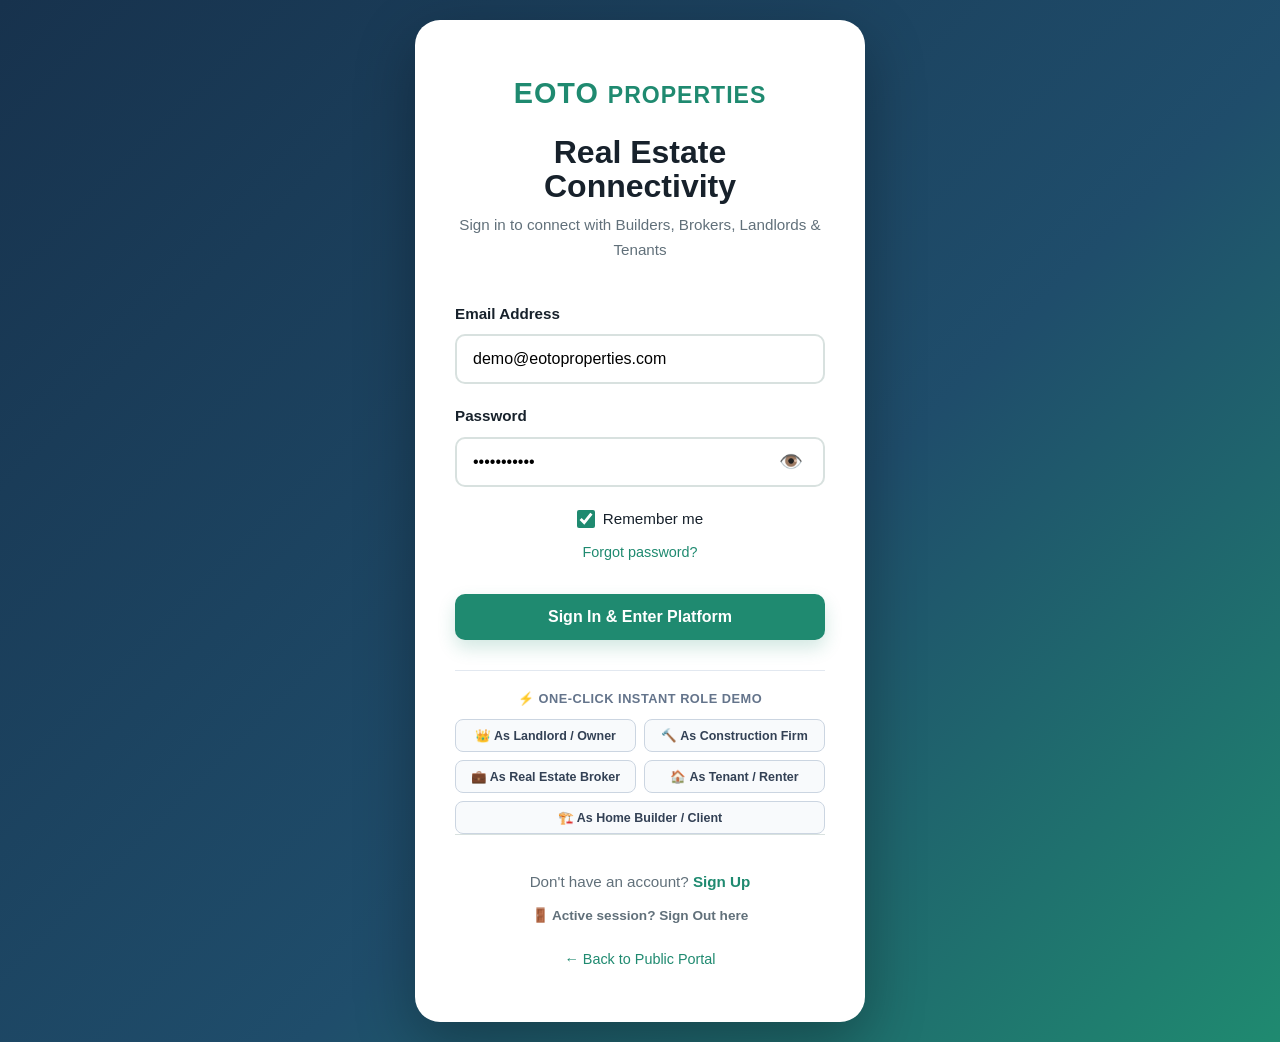
==== index.html @ 965876cd "Initial commit - all HTML, CSS, JS files included" ====
<!DOCTYPE html>
<html lang="en">

<head>
    <meta charset="UTF-8">
    <meta name="viewport" content="width=device-width, initial-scale=1.0">
    <title>Login | Eoto Real Estate Connectivity Platform</title>
    <link rel="stylesheet" href="css/styles.css">
</head>

<body class="auth-page">

    <div class="auth-box">
        <div class="auth-header">
            <div class="logo">
                EOTO <span>PROPERTIES</span>
            </div>
            <h1>Real Estate Connectivity</h1>
            <p class="auth-subtitle">Sign in to connect with Builders, Brokers, Landlords & Tenants</p>
        </div>

        <form id="loginForm" class="auth-form">
            <div class="form-group">
                <label for="email">Email Address</label>
                <input
                    type="email"
                    id="email"
                    placeholder="Enter your email"
                    value="demo@eotoproperties.com"
                    required>
                <span class="error-message" id="emailError"></span>
            </div>

            <div class="form-group">
                <label for="password">Password</label>
                <div class="password-wrapper">
                    <input
                        type="password"
                        id="password"
                        placeholder="Enter your password"
                        value="Password123"
                        required>
                    <button type="button" class="toggle-password" id="togglePassword">
                        👁️
                    </button>
                </div>
                <span class="error-message" id="passwordError"></span>
            </div>

            <div class="form-group checkbox-group">
                <label>
                    <input type="checkbox" id="rememberMe" checked>
                    <span>Remember me</span>
                </label>
                <a href="#" class="forgot-password">Forgot password?</a>
            </div>

            <button type="submit" class="button button-full">
                Sign In & Enter Platform
            </button>

            <span class="error-message" id="loginMessage"></span>
        </form>

        <!-- 1-CLICK INSTANT DEMO ROLES -->
        <div class="demo-role-box">
            <p>⚡ One-Click Instant Role Demo</p>
            <div class="demo-buttons-grid">
                <button type="button" class="btn-demo-role" onclick="loginAsDemoRole('landlord')">
                    👑 As Landlord / Owner
                </button>
                <button type="button" class="btn-demo-role" onclick="loginAsDemoRole('construction')">
                    🔨 As Construction Firm
                </button>
                <button type="button" class="btn-demo-role" onclick="loginAsDemoRole('broker')">
                    💼 As Real Estate Broker
                </button>
                <button type="button" class="btn-demo-role" onclick="loginAsDemoRole('tenant')">
                    🏠 As Tenant / Renter
                </button>
                <button type="button" class="btn-demo-role" style="grid-column: span 2;" onclick="loginAsDemoRole('builder')">
                    🏗️ As Home Builder / Client
                </button>
            </div>
        </div>

        <div class="auth-footer">
            <p>Don't have an account? <a href="signup.html" class="auth-link">Sign Up</a></p>
            <p style="margin-top: 6px; font-size: 0.85rem;"><a href="signout.html" class="auth-link" style="color: var(--muted);">🚪 Active session? Sign Out here</a></p>
            <a href="home.html" class="back-home">← Back to Public Portal</a>
        </div>
    </div>

    <script src="css/js/script.js"></script>

</body>

</html>
---- css/styles.css ----
/* =================================================
   EOTO PROPERTIES MANAGEMENT
   MAIN CSS FILE
   ================================================= */


/* ---------- COLOUR VARIABLES ---------- */

:root {

    --grey: #17324d;
    --red: #c95858;
    --blue: #1f4d6b;
    --yellow: #e2b857;
    --green: #1f8a70;
    --brown: #b86f3c;
    --glow: #eef5f4;
    --white: #ffffff;
    --dark: #17212b;
    --clean: #f7f4ee;
    --muted: #61707a;
    --line: #d8e1df;
    --shadow: 0 16px 42px rgba(23, 50, 77, 0.12);
    --radius: 18px;

}


/* ---------- GENERAL ---------- */

* {

    box-sizing: border-box;

    margin: 0;

    padding: 0;

}


html {

    scroll-behavior: smooth;

}


body {

    font-family: 'Franklin Gothic Medium', 'Arial Narrow', Arial, sans-serif;
    background: var(--clean);
    color: var(--dark);
    line-height: 1.6;
    overflow-x: hidden;
    -webkit-font-smoothing: antialiased;

}


a {

    text-decoration: none;
    color: inherit;

}


img {

    display: block;
    max-width: 100%;
    height: auto;

}


/* ----------HEADER---------- */

.header {

    position: sticky;

    top: 0;

    z-index: 1000;

    background: rgba(247, 244, 238, 0.96);
    border-bottom: 4px solid var(--yellow);

    display: flex;

    align-items: center;

    justify-content: space-between;

    padding: 16px 6%;

    box-shadow: 0 4px 24px rgba(23, 50, 77, 0.1);
    backdrop-filter: blur(14px);

}


.logo {

    font-size: 1.35rem;

    font-weight: 900;

    color: var(--green);

    letter-spacing: 1px;

}


.logo span {

    color: var(--brown);

    font-size: .75em;

}


nav {

    display: flex;

    gap: 5px;

}


nav a {

    padding:
        9px 12px;

    border-radius: 10px;

    font-weight: bold;

}


nav a:hover,
nav a.active {

    background: var(--blue);
    color: var(--white);

}


.menu-button {

    display: none;

    border: none;

    background: var(--green);

    color: white;

    padding: 10px 14px;

    border-radius: 10px;

    font-size: 20px;

}

/* ---------- HERO ---------- */

.hero {

    min-height: 75vh;

    display: flex;

    align-items: center;

    padding:
        70px 7%;

    background:

        linear-gradient(120deg,
            rgba(23, 50, 77, 0.92),
            rgba(31, 138, 112, 0.72)),

        url("../image/we%20the%20best%20africa.webp") center / cover;

}


.hero-content {

    max-width: 800px;

    color: white;

}


.small-title {

    color: var(--green);

    font-weight: 900;

    letter-spacing: 2px;

    font-size: .8rem;

    margin-bottom: 10px;

}


.hero .small-title {

    color: var(--yellow);

}


h1 {

    font-size:
        clamp(2.3rem, 6vw, 5rem);

    line-height: 1.05;

    margin-bottom: 20px;

}


.hero h1 span {

    color: var(--yellow);

}


.hero p {

    font-size: 1.15rem;

    max-width: 700px;

}


/* ---------- BUTTON ---------- */

.button {

    display: inline-block;

    background: var(--green);

    color: white;

    border:
        2px solid var(--green);

    padding:
        12px 20px;

    border-radius: 12px;

    font-weight: bold;

    cursor: pointer;

    transition: .3s;
    box-shadow: 0 8px 18px rgba(31, 138, 112, 0.2);

}


.button:hover {

    transform:
        translateY(-3px);

    box-shadow:
        var(--shadow);

}

.button:focus-visible,
nav a:focus-visible,
.social-links a:focus-visible {
    outline: 3px solid rgba(226, 184, 87, 0.65);
    outline-offset: 3px;
}


.hero-buttons {

    display: flex;

    gap: 15px;

    margin-top: 28px;

    flex-wrap: wrap;

}


.second-button {

    background: transparent;

    color: var(--yellow);

    border-color:
        var(--yellow);

}


/* ---------- SEARCH ---------- */

.search-box {

    width: 90%;

    max-width: 1100px;

    margin:
        -55px auto 0;

    position: relative;

    background: var(--white);
    border: 1px solid var(--line);

    padding: 25px;

    border-radius:
        var(--radius);

    box-shadow:
        var(--shadow);

}


.search-content {

    display: grid;

    grid-template-columns:
        2fr 1fr auto;

    gap: 12px;

    margin-top: 15px;

}


.search-content input,
.search-content select,
.filter input,
.filter select {

    width: 100%;

    padding: 13px;

    border:
        2px solid var(--line);

    border-radius: 10px;

    font-size: 15px;
    background: var(--clean);
    color: var(--dark);
    transition: border-color .25s, box-shadow .25s;
}

.search-content input:focus,
.search-content select:focus,
.filter input:focus,
.filter select:focus,
.contact-form input:focus,
.contact-form textarea:focus {
    outline: none;
    border-color: var(--green);
    box-shadow: 0 0 0 4px rgba(31, 138, 112, 0.12);
}


/* ---------- SECTIONS ---------- */

.section {

    padding:
        80px 7%;

}


.section-title {

    text-align: center;

    margin-bottom: 35px;

}


.section-title h2 {

    font-size: 2.5rem;

}


/* ---------- PROPERTY CARDS ---------- */

.property-results-heading {
    display: flex;
    justify-content: space-between;
    align-items: flex-end;
    gap: 20px;
    margin: 0 0 24px;
}

.property-results-heading h2 {
    margin: 0;
}

.property-results-heading>p {
    margin: 0 0 4px;
    color: var(--muted);
    font-weight: 600;
}

.property-container {

    display: grid;

    grid-template-columns:
        repeat(3, minmax(0, 1fr));

    gap: 25px;

}


.property-card {

    background: white;

    border-radius:
        var(--radius);

    overflow: hidden;

    box-shadow:
        var(--shadow);

    transition: .3s;
    border: 1px solid rgba(216, 225, 223, 0.8);

}

.property-card--sale {
    border-top: 4px solid var(--green);
}

.property-card--rent {
    border-top: 4px solid var(--brown);
}

.property-card--land {
    border-top: 4px solid var(--yellow);
}


.property-card:hover {

    transform:
        translateY(-8px);
    box-shadow: 0 20px 46px rgba(23, 50, 77, 0.18);

}


.property-image {

    height: 150px;

    background-size: cover;

    background-position: center;

    display: flex;

    justify-content: flex-end;

    align-items: flex-start;

    padding: 14px;

}


.property-image span {

    background: var(--yellow);

    color: var(--brown);

    padding: 6px 10px;

    border-radius: 8px;

    font-weight: bold;

}


.image-one {

    background-image:

        linear-gradient(#0002, #0002),

        url("../image/villa%201%20kampala%20division.webp");

}


.image-two {

    background-image:

        linear-gradient(#0002, #0002),

        url("../image/villa%202%20kampala%20division%20classic.webp");

}


.image-three {

    background-image:

        linear-gradient(#0002, #0002),

        url("../image/villa%203%20kampala%20division%20morden.webp");

}


.image-four {

    background-image:

        linear-gradient(#0002, #0002),

        url("../image/villa%204%20kampala%20division%20uptown.webp");

}


.property-details {

    padding: 22px;

}


.property-details h3 {

    margin-bottom: 5px;

}


.property-details h4 {

    color: var(--brown);

    margin:
        10px 0;

    font-size: 1.15rem;

}


.property-details a {

    display: inline-block;

    margin-top: 12px;

    color: var(--green);

    font-weight: bold;
    transition: color .25s;
}

.property-details a:hover {
    color: var(--brown);
}


/* ---------- INVESTMENT ---------- */

.investment {

    background:

        linear-gradient(135deg,
            var(--green),
            var(--brown));

    color: white;

}


.investment-content {

    width: 86%;

    max-width: 1200px;

    margin: auto;

    padding: 80px 0;

    display: grid;

    grid-template-columns:
        1fr 1fr;

    gap: 50px;

    align-items: center;

}


.investment .small-title {

    color: var(--yellow);

}


.investment h2 {

    font-size: 2.7rem;

}

.investment-highlight {
    color: var(--yellow);
    font-weight: 800;
    margin: 18px 0 8px;
}


.statistics {

    display: grid;

    grid-template-columns:
        repeat(3, 1fr);

    gap: 15px;

}


.statistics div {

    background: var(--glow);

    color: var(--dark);

    padding: 25px;

    border-radius:
        var(--radius);

    text-align: center;

}


.statistics h3 {

    font-size: 2.5rem;

    color: var(--green);

}


/* ---------- PAGE BANNER ---------- */

.page-banner {

    padding:
        80px 7%;

    background:

        linear-gradient(135deg,
            var(--grey),
            var(--blue));

    border-bottom:
        5px solid var(--yellow);

}

.about-banner {
    background:
        linear-gradient(120deg,
            rgba(11, 13, 14, 0.9),
            rgba(31, 77, 107, 0.68)),
        url("../image/build-with-us.png") center / cover;
    min-height: 360px;
    display: flex;
    flex-direction: column;
    justify-content: center;
}


.page-banner h1 {

    color: var(--white);

}


/* ---------- TWO COLUMNS ---------- */

.two-columns {

    display: grid;

    grid-template-columns:
        1fr 1fr;

    gap: 50px;

}


.step {

    background: white;

    padding: 20px;

    margin: 15px 0;

    border-left:
        5px solid var(--green);

    border-radius: 10px;

    box-shadow:
        0 8px 20px #0001;

}


.information-box {

    background:
        var(--glow);

    padding: 30px;

    border-radius:
        var(--radius);

    box-shadow:
        var(--shadow);

}


.information-box li {

    margin: 12px 0;

    margin-left: 20px;

}


/* ---------- FILTER ---------- */

.filter {

    display: grid;

    grid-template-columns:
        2fr 1fr;

    gap: 15px;

    margin-bottom: 30px;

}


/* ---------- CONTACT ---------- */

.contact-page .header {

    background: rgba(247, 244, 238, 0.96);

}


.contact-page .page-banner {

    background: linear-gradient(135deg, var(--grey), var(--blue));

}


.contact-information {

    background: var(--glow);

    padding: 30px;

    border-radius:
        var(--radius);

    box-shadow:
        var(--shadow);

}


.contact-information p {

    margin: 15px 0;

}


.social-links {

    display: flex;

    gap: 10px;

    flex-wrap: wrap;

    margin-top: 20px;

}


.social-links a {

    background: var(--blue);

    padding: 10px 15px;

    border-radius: 10px;

}


.contact-form {

    background: var(--glow);

    padding: 30px;

    border-radius:
        var(--radius);

    box-shadow:
        var(--shadow);

    display: grid;

    gap: 15px;

}


.contact-form input,
.contact-form textarea {

    width: 100%;

    padding: 14px;

    border:
        2px solid var(--line);

    border-radius: 10px;

    font-size: 16px;

}


/* ---------- FOOTER ---------- */

.footer {

    background:
        var(--glow);

    border-top:
        7px solid var(--yellow);

    padding:
        45px 7%;

    display: grid;

    grid-template-columns:
        2fr 1fr 1fr;

    gap: 30px;

}


.copyright {

    grid-column:
        1 / -1;

    border-top:
        1px solid #0002;

    padding-top: 20px;

}


/* ---------- VILLA GALLERY ---------- */

.villa-gallery {

    width: 90%;

    max-width: 1200px;

    margin: 30px auto 60px;

    display: grid;

    grid-template-columns: repeat(auto-fit, minmax(180px, 1fr));

    gap: 12px;

}

.villa-gallery img {

    width: 100%;

    height: 150px;

    object-fit: cover;

    border-radius: 8px;

    box-shadow: var(--shadow);

}


/* ---------- CONTACT GALLERY ---------- */

.contact-gallery {

    width: 100%;

    max-width: 1200px;

    margin: 30px auto 60px;

    display: grid;

    grid-template-columns: repeat(auto-fit, minmax(150px, 1fr));

    gap: 15px;

}

.contact-gallery img {

    width: 100%;

    height: 120px;

    object-fit: cover;

    border-radius: 10px;

    box-shadow: var(--shadow);

    transition: .3s;

}

.contact-gallery img:hover {

    transform: scale(1.05);

    box-shadow: 0 20px 50px rgba(31, 138, 112, 0.25);

}


/* ---------- AUTH ---------- */

.auth-page {

    min-height: 100vh;

    display: grid;

    place-items: center;

    padding: 20px;

    background: linear-gradient(135deg, var(--grey) 0%, var(--blue) 58%, var(--green) 100%);

}


.auth-box {

    width: min(450px, 100%);

    background: var(--white);

    padding: 50px 40px;

    border-radius: 25px;

    box-shadow: 0 20px 60px rgba(0, 0, 0, 0.3);

    animation: slideUp 0.5s ease-out;

}


@keyframes slideUp {

    from {
        opacity: 0;
        transform: translateY(30px);
    }

    to {
        opacity: 1;
        transform: translateY(0);
    }

}


.auth-header {

    text-align: center;

    margin-bottom: 40px;

}


.auth-box .logo {

    font-size: 1.8rem;

    font-weight: 900;

    margin-bottom: 20px;

    letter-spacing: 1px;

}


.auth-box .logo span {

    color: var(--green);

    font-size: 0.8em;

}


.auth-box h1 {

    font-size: 2rem;

    margin: 15px 0 10px;

    color: var(--dark);

}


.auth-subtitle {

    color: var(--muted);

    font-size: 0.95rem;

    margin: 0;

}


.auth-form {

    display: grid;

    gap: 20px;

    margin: 30px 0;

}


.form-group {

    display: flex;

    flex-direction: column;

}


.form-group label {

    font-weight: 600;

    color: var(--dark);

    margin-bottom: 8px;

    font-size: 0.95rem;

}


.auth-box input[type="email"],
.auth-box input[type="password"],
.auth-box input[type="text"] {

    width: 100%;

    padding: 14px 16px;

    border: 2px solid var(--line);

    border-radius: 10px;

    font-size: 16px;

    transition: all 0.3s ease;

    font-family: inherit;

}


.auth-box input:focus {

    outline: none;

    border-color: var(--green);

    box-shadow: 0 0 0 4px rgba(31, 138, 112, 0.12);

}


.password-wrapper {

    position: relative;

    display: flex;

    align-items: center;

}


.password-wrapper input {

    width: 100%;

    padding-right: 45px;

}


.toggle-password {

    position: absolute;

    right: 12px;

    background: none;

    border: none;

    cursor: pointer;

    font-size: 1.2rem;

    padding: 5px 10px;

    transition: transform 0.2s;

}


.toggle-password:hover {

    transform: scale(1.1);

}


.checkbox-group {

    display: flex;

    justify-content: space-between;

    align-items: center;

    gap: 10px;

}


.checkbox-group label {

    display: flex;

    align-items: center;

    gap: 8px;

    margin: 0;

    font-weight: 500;

    cursor: pointer;

}


.checkbox-group input[type="checkbox"] {

    width: 18px;

    height: 18px;

    cursor: pointer;

    accent-color: var(--green);

}


.forgot-password {

    color: var(--green);

    text-decoration: none;

    font-size: 0.9rem;

    font-weight: 500;

    transition: color 0.3s;

}


.forgot-password:hover {

    color: var(--blue);

    text-decoration: underline;

}


.button-full {

    width: 100%;

    padding: 14px;

    font-size: 1rem;

    font-weight: 600;

    border: none;

    background: var(--green);

    color: white;

    border-radius: 10px;

    cursor: pointer;

    transition: all 0.3s ease;

    margin-top: 10px;

}


.button-full:hover {

    background: #176f5b;

    transform: translateY(-2px);

    box-shadow: 0 10px 25px rgba(31, 138, 112, 0.3);

}


.button-full:active {

    transform: translateY(0);

}


.button-full:disabled {

    background: #ccc;

    cursor: not-allowed;

    transform: none;

}


.error-message {

    color: var(--red);

    font-size: 0.85rem;

    margin-top: 5px;

    display: none;

}


.error-message.show {

    display: block;

}


.auth-footer {

    text-align: center;

    padding-top: 20px;

    border-top: 1px solid var(--line);

}


.auth-footer p {

    margin: 15px 0 10px;

    color: var(--muted);

    font-size: 0.95rem;

}


.auth-link {

    color: var(--green);

    text-decoration: none;

    font-weight: 600;

    transition: color 0.3s;

}


.auth-link:hover {

    color: var(--blue);

    text-decoration: underline;

}


.back-home {

    display: inline-block;

    margin-top: 12px;

    color: var(--green);

    text-decoration: aliceblue;

    font-size: 0.9rem;

    font-weight: 300;

    transition: all 0.3s;

}


.back-home:hover {

    transform: translateX(-3px);

    color: var(--green);

}


.password-hint {

    display: block;

    margin-top: 6px;

    color: var(--muted);

    font-size: 0.85rem;

    font-weight: 400;

}


.form-group .auth-link {

    display: inline;

    color: var(--green);

    text-decoration: none;

    font-weight: 500;

    transition: color 0.3s;

}


.form-group .auth-link:hover {

    color: var(--blue);

    text-decoration: underline;

}


/* ========== RESPONSIVE DESIGN ========== */

@media (max-width: 600px) {

    .auth-box {
        padding: 35px 25px;
    }

    .auth-box h1 {
        font-size: 1.6rem;
    }

    .auth-form {
        gap: 16px;
    }

    .checkbox-group {
        flex-direction: column;
        align-items: flex-start;
        gap: 12px;
    }

}


@media (max-width: 400px) {

    .auth-box {
        padding: 25px 20px;
    }

    .auth-box .logo {
        font-size: 1.4rem;
    }

    .auth-box h1 {
        font-size: 1.4rem;
    }

    .auth-subtitle {
        font-size: 0.85rem;
    }

}


/* ---------- SIGN OUT & LOGOUT PAGES ---------- */

.logout-icon {
    width: 70px;
    height: 70px;
    background: var(--green);
    color: white;
    border-radius: 50%;
    display: grid;
    place-items: center;
    font-size: 30px;
}

.signout-page,
.logout-page {
    min-height: 100vh;
    display: flex;
    align-items: center;
    justify-content: center;
    padding: 30px 20px;
    background: radial-gradient(circle at 20% 20%, rgba(31, 138, 112, 0.25) 0%, transparent 40%),
                radial-gradient(circle at 80% 80%, rgba(226, 184, 87, 0.18) 0%, transparent 40%),
                linear-gradient(135deg, var(--grey) 0%, #15273b 50%, #0d1a29 100%);
    position: relative;
    overflow-x: hidden;
}

/* Floating background glow elements */
.signout-decorations,
.logout-decorations {
    position: absolute;
    inset: 0;
    pointer-events: none;
    overflow: hidden;
    z-index: 1;
}

.decoration {
    position: absolute;
    border-radius: 50%;
    filter: blur(60px);
    opacity: 0.35;
    animation: floatGlow 12s ease-in-out infinite alternate;
}

.decoration-1 {
    width: 320px;
    height: 320px;
    background: var(--green);
    top: 5%;
    left: 10%;
}

.decoration-2 {
    width: 280px;
    height: 280px;
    background: var(--yellow);
    bottom: 10%;
    right: 8%;
    animation-delay: -4s;
}

.decoration-3 {
    width: 200px;
    height: 200px;
    background: var(--red);
    top: 40%;
    right: 25%;
    opacity: 0.15;
    animation-delay: -7s;
}

@keyframes floatGlow {
    0% { transform: translate(0, 0) scale(1); }
    100% { transform: translate(30px, 40px) scale(1.1); }
}

.signout-container,
.logout-container {
    position: relative;
    z-index: 2;
    width: 100%;
    max-width: 540px;
    margin: 0 auto;
}

.signout-box,
.logout-box {
    background: rgba(255, 255, 255, 0.98);
    backdrop-filter: blur(20px);
    border-radius: 24px;
    padding: 42px 36px;
    box-shadow: 0 25px 65px rgba(0, 0, 0, 0.35),
                0 0 0 1px rgba(255, 255, 255, 0.3);
    text-align: center;
    position: relative;
    animation: slideUpFade 0.5s cubic-bezier(0.16, 1, 0.3, 1);
}

@keyframes slideUpFade {
    from {
        opacity: 0;
        transform: translateY(24px) scale(0.98);
    }
    to {
        opacity: 1;
        transform: translateY(0) scale(1);
    }
}

.signout-brand-pill {
    display: inline-flex;
    align-items: center;
    gap: 8px;
    background: #edf7f4;
    color: var(--green);
    padding: 6px 14px;
    border-radius: 50px;
    font-size: 0.8rem;
    font-weight: 700;
    letter-spacing: 0.5px;
    margin-bottom: 20px;
    border: 1px solid rgba(31, 138, 112, 0.2);
}

.signout-header h1,
.logout-header h1 {
    font-size: 1.85rem;
    font-weight: 800;
    color: var(--dark);
    margin-bottom: 8px;
    letter-spacing: -0.5px;
}

.signout-subtitle,
.logout-subtitle {
    color: var(--muted);
    font-size: 0.96rem;
    line-height: 1.5;
    margin-bottom: 24px;
}

/* Active Session Badge & Info Card */
.session-info-card {
    background: #f8fafc;
    border: 1px solid #e2e8f0;
    border-radius: 16px;
    padding: 18px 20px;
    margin-bottom: 24px;
    text-align: left;
    box-shadow: inset 0 2px 4px rgba(0,0,0,0.02);
}

.session-user-row {
    display: flex;
    align-items: center;
    gap: 14px;
    padding-bottom: 14px;
    border-bottom: 1px solid #e2e8f0;
    margin-bottom: 14px;
}

.session-avatar {
    width: 48px;
    height: 48px;
    border-radius: 14px;
    background: linear-gradient(135deg, var(--green), var(--blue));
    color: #ffffff;
    display: flex;
    align-items: center;
    justify-content: center;
    font-size: 1.5rem;
    flex-shrink: 0;
    box-shadow: 0 4px 12px rgba(31, 138, 112, 0.3);
}

.session-user-meta {
    flex: 1;
}

.session-user-meta .user-name {
    font-size: 1rem;
    font-weight: 700;
    color: var(--dark);
    margin-bottom: 2px;
}

.session-role-pill {
    display: inline-block;
    padding: 3px 10px;
    border-radius: 20px;
    background: #e0f2fe;
    color: #0284c7;
    font-size: 0.76rem;
    font-weight: 700;
    text-transform: uppercase;
}

.session-details-grid {
    display: grid;
    grid-template-columns: repeat(2, 1fr);
    gap: 10px;
    font-size: 0.82rem;
}

.session-detail-item {
    display: flex;
    flex-direction: column;
}

.session-detail-item .label {
    color: #64748b;
    font-size: 0.72rem;
    text-transform: uppercase;
    font-weight: 600;
}

.session-detail-item .value {
    color: #1e293b;
    font-weight: 700;
}

.session-status-active {
    color: #16a34a !important;
    display: inline-flex;
    align-items: center;
    gap: 5px;
}

.session-status-active::before {
    content: '';
    width: 7px;
    height: 7px;
    border-radius: 50%;
    background: #16a34a;
    box-shadow: 0 0 6px #16a34a;
}

/* Security notice list */
.security-checklist {
    list-style: none;
    margin: 0 0 24px 0;
    padding: 0;
    text-align: left;
    display: flex;
    flex-direction: column;
    gap: 10px;
}

.security-checklist li {
    font-size: 0.86rem;
    color: #475569;
    display: flex;
    align-items: center;
    gap: 10px;
    background: #fcfcfd;
    padding: 8px 12px;
    border-radius: 8px;
    border-left: 3px solid var(--green);
}

.security-checklist li.warning {
    border-left-color: var(--yellow);
}

/* Button layout */
.signout-actions,
.logout-actions {
    display: flex;
    flex-direction: column;
    gap: 12px;
    margin-top: 10px;
}

.button-signout-danger {
    width: 100%;
    padding: 14px 20px;
    border-radius: 12px;
    font-size: 1rem;
    font-weight: 700;
    background: linear-gradient(135deg, #ef4444, #dc2626);
    color: #ffffff;
    border: none;
    cursor: pointer;
    box-shadow: 0 8px 20px rgba(220, 38, 38, 0.28);
    transition: all 0.25s ease;
    display: flex;
    align-items: center;
    justify-content: center;
    gap: 10px;
}

.button-signout-danger:hover {
    background: linear-gradient(135deg, #dc2626, #b91c1c);
    transform: translateY(-2px);
    box-shadow: 0 12px 24px rgba(220, 38, 38, 0.35);
}

.button-signout-cancel {
    width: 100%;
    padding: 13px 20px;
    border-radius: 12px;
    font-size: 0.95rem;
    font-weight: 600;
    background: #f1f5f9;
    color: #334155;
    border: 1px solid #cbd5e1;
    cursor: pointer;
    transition: all 0.2s ease;
    display: flex;
    align-items: center;
    justify-content: center;
    gap: 8px;
    text-decoration: none;
}

.button-signout-cancel:hover {
    background: #e2e8f0;
    color: #0f172a;
    border-color: #94a3b8;
}

.button-signout-switch {
    background: none;
    border: none;
    color: var(--green);
    font-size: 0.88rem;
    font-weight: 600;
    cursor: pointer;
    padding: 6px;
    transition: color 0.2s;
}

.button-signout-switch:hover {
    color: var(--blue);
    text-decoration: underline;
}

/* Success State View */
.signout-success-icon,
.logout-success-icon {
    width: 90px;
    height: 90px;
    margin: 0 auto 20px;
    border-radius: 50%;
    background: #edf7f4;
    display: flex;
    align-items: center;
    justify-content: center;
    position: relative;
    box-shadow: 0 10px 30px rgba(31, 138, 112, 0.2);
}

.signout-success-icon svg,
.logout-success-icon svg {
    width: 56px;
    height: 56px;
}

.circle-path {
    stroke-dasharray: 283;
    stroke-dashoffset: 283;
    animation: drawCircle 0.7s cubic-bezier(0.16, 1, 0.3, 1) forwards;
}

.checkmark-path {
    stroke-dasharray: 60;
    stroke-dashoffset: 60;
    animation: drawCheckmark 0.5s 0.3s ease-out forwards;
}

@keyframes drawCircle {
    to { stroke-dashoffset: 0; }
}

@keyframes drawCheckmark {
    to { stroke-dashoffset: 0; }
}

.logout-message {
    margin-bottom: 24px;
}

.logout-message p {
    color: #334155;
    font-size: 1rem;
    margin-bottom: 6px;
}

.logout-info {
    font-size: 0.88rem;
    color: var(--muted);
}

/* Auto redirect timer & bar */
.signout-timer-box {
    margin: 20px 0 16px;
    padding: 12px 16px;
    background: #f8fafc;
    border-radius: 12px;
    border: 1px solid #e2e8f0;
    font-size: 0.84rem;
    color: #475569;
    display: flex;
    flex-direction: column;
    gap: 8px;
}

.timer-info-row {
    display: flex;
    align-items: center;
    justify-content: space-between;
}

.timer-progress-track {
    width: 100%;
    height: 5px;
    background: #e2e8f0;
    border-radius: 4px;
    overflow: hidden;
}

.timer-progress-fill {
    height: 100%;
    background: var(--green);
    width: 0%;
    transition: width 1s linear;
}

.btn-pause-timer {
    background: none;
    border: none;
    font-size: 0.75rem;
    color: var(--green);
    font-weight: 700;
    cursor: pointer;
    text-decoration: underline;
    padding: 0;
}

.btn-pause-timer:hover {
    color: var(--blue);
}

/* Secondary Actions Grid */
.logout-buttons-grid {
    display: grid;
    grid-template-columns: 1fr 1fr;
    gap: 12px;
    margin-top: 8px;
}

.button-primary {
    background: var(--green);
    color: #ffffff;
    padding: 13px 18px;
    border-radius: 12px;
    font-weight: 700;
    font-size: 0.95rem;
    display: flex;
    align-items: center;
    justify-content: center;
    gap: 8px;
    transition: all 0.25s ease;
    box-shadow: 0 4px 14px rgba(31, 138, 112, 0.25);
    text-decoration: none;
}

.button-primary:hover {
    background: #176f5b;
    transform: translateY(-2px);
    box-shadow: 0 8px 20px rgba(31, 138, 112, 0.35);
}

.button-secondary {
    background: #f1f5f9;
    color: #334155;
    padding: 13px 18px;
    border-radius: 12px;
    font-weight: 600;
    font-size: 0.95rem;
    display: flex;
    align-items: center;
    justify-content: center;
    gap: 8px;
    border: 1px solid #cbd5e1;
    transition: all 0.2s ease;
    text-decoration: none;
}

.button-secondary:hover {
    background: #e2e8f0;
    color: #0f172a;
    border-color: #94a3b8;
}

.button-outline {
    background: transparent;
    color: var(--green);
    border: 1.5px dashed var(--green);
    padding: 12px 18px;
    border-radius: 12px;
    font-weight: 700;
    font-size: 0.92rem;
    display: flex;
    align-items: center;
    justify-content: center;
    gap: 8px;
    transition: all 0.2s ease;
    grid-column: span 2;
    text-decoration: none;
}

.button-outline:hover {
    background: #edf7f4;
    border-style: solid;
}

/* Signout Footer */
.signout-footer,
.logout-footer {
    margin-top: 24px;
    padding-top: 18px;
    border-top: 1px solid #e2e8f0;
    font-size: 0.84rem;
    color: #94a3b8;
}

.logout-social-hints {
    margin-top: 8px;
}

.logout-social-hints a {
    color: var(--green);
    font-weight: 600;
    text-decoration: underline;
}

.logout-social-hints a:hover {
    color: var(--blue);
}

/* Inline Role Switcher Drawer */
.role-switch-drawer {
    display: none;
    margin-top: 16px;
    padding: 16px;
    background: #f8fafc;
    border: 1px dashed #cbd5e1;
    border-radius: 14px;
    animation: fadeIn 0.3s ease;
}

.role-switch-drawer.show {
    display: block;
}

.role-switch-drawer h4 {
    font-size: 0.82rem;
    text-transform: uppercase;
    color: #64748b;
    margin-bottom: 10px;
    letter-spacing: 0.5px;
}

@keyframes fadeIn {
    from { opacity: 0; transform: translateY(-6px); }
    to { opacity: 1; transform: translateY(0); }
}

@media (max-width: 520px) {
    .signout-box,
    .logout-box {
        padding: 30px 20px;
        border-radius: 20px;
    }

    .signout-header h1,
    .logout-header h1 {
        font-size: 1.5rem;
    }

    .logout-buttons-grid {
        grid-template-columns: 1fr;
    }

    .button-outline {
        grid-column: span 1;
    }

    .session-details-grid {
        grid-template-columns: 1fr;
    }
}


/* ---------- DASHBOARD ---------- */

.dashboard {

    background:
        var(--clean);

    min-height: 100vh;

}


.sidebar {

    width: 260px;

    min-height: 100vh;

    background: var(--grey);

    color: white;

    position: fixed;

    left: 0;

    top: 0;

    padding: 25px 15px;

}


.sidebar .logo {

    display: block;

    color: var(--yellow);

    padding: 15px;

    margin-bottom: 25px;

}


.sidebar .logo span {

    color: rgb(249, 230, 16);

}


.sidebar a {

    display: block;

    padding: 14px 16px;

    border-radius: 10px;

    margin: 5px 0;

}


.sidebar a:hover,
.sidebar a.active {

    background:
        var(--green);

}


.dashboard-main {

    margin-left: 260px;

    padding: 40px;

}


.dashboard-menu {

    display: none;

}

/* ---------- POLISHED SURFACES ---------- */

.page-banner .small-title {
    color: var(--yellow);
}

.page-banner>p:not(.small-title),
.page-banner>h2 {
    color: rgba(255, 255, 255, 0.82);
    max-width: 720px;
}

.gallery {
    width: 100%;
    max-width: 1200px;
    margin: 28px auto 0;
    display: grid;
    grid-template-columns: repeat(auto-fit, minmax(220px, 1fr));
    gap: 16px;
}

.gallery img {
    width: 100%;
    height: 190px;
    object-fit: cover;
    border-radius: 14px;
    box-shadow: var(--shadow);
    transition: transform .3s ease, box-shadow .3s ease;
}

.gallery img:hover {
    transform: translateY(-4px);
    box-shadow: 0 20px 44px rgba(23, 50, 77, 0.2);
}

.property-image img {
    width: 100%;
    height: 100%;
    object-fit: cover;
}

.property-features {
    color: var(--muted);
    font-size: .95rem;
}

.property-highlight {
    color: var(--brown);
    font-weight: 700;
    margin: 10px 0;
}

::selection {
    background: var(--yellow);
    color: var(--grey);
}


.dashboard-header {

    display: flex;

    justify-content: space-between;

    align-items: center;

    margin-bottom: 30px;

}


.dashboard-cards {

    display: grid;

    grid-template-columns:
        repeat(4, 1fr);

    gap: 18px;

}


.dashboard-cards>div {

    background:
        var(--white);

    padding: 25px;

    border-radius:
        var(--radius);

    box-shadow:
        var(--shadow);

}


.dashboard-cards h2 {

    color: var(--brown);

}


.dashboard-panel {

    background:
        var(--white);

    margin-top: 25px;

    padding: 25px;

    border-radius:
        var(--radius);

    box-shadow:
        var(--shadow);

}


.progress {

    margin: 25px 0;

}


.progress p {

    display: flex;

    justify-content: space-between;

}


.progress>div {

    height: 12px;

    background: #ddd;

    border-radius: 10px;

    overflow: hidden;

}


.progress i {

    display: block;

    height: 100%;

    background:
        var(--green);

}


.quick-actions {

    display: grid;

    grid-template-columns:
        repeat(4, 1fr);

    gap: 15px;

}


.quick-actions a {

    background:
        var(--blue);

    padding: 20px;

    border-radius: 12px;

    font-weight: bold;
    color: var(--white);
    transition: transform .25s ease, background .25s ease;
}

.quick-actions a:hover {
    background: var(--green);
    transform: translateY(-3px);
}


/* ---------- ANIMATION ---------- */

.animation {

    opacity: 0;

    transform:
        translateY(30px);

    transition:
        .8s;

}


.animation.show {

    opacity: 1;

    transform:
        translateY(0);

}


/* ---------- RESPONSIVE DESIGN ---------- */

@media (max-width: 1100px) {

    .property-container {
        grid-template-columns: repeat(2, minmax(0, 1fr));
    }

    .dashboard-cards,
    .quick-actions {
        grid-template-columns: repeat(2, minmax(0, 1fr));
    }

    .footer {
        grid-template-columns: repeat(2, minmax(0, 1fr));
    }

    .investment-content {
        grid-template-columns: 1fr;
    }

}

@media (max-width: 900px) {

    .menu-button {
        display: block;
    }

    nav {
        display: none;
        position: absolute;
        top: 100%;
        left: 0;
        width: 100%;
        background: var(--glow);
        padding: 15px;
        flex-direction: column;
        box-shadow: var(--shadow);
    }

    nav.open {
        display: flex;
    }

    .property-container,
    .dashboard-cards,
    .statistics,
    .footer {
        grid-template-columns: 1fr 1fr;
    }

    .two-columns,
    .investment-content,
    .search-content,
    .filter {
        grid-template-columns: 1fr;
    }

    .sidebar {
        transform: translateX(-100%);
        transition: .3s;
        z-index: 2000;
    }

    .sidebar.open {
        transform: translateX(0);
    }

    .dashboard-main {
        margin-left: 0;
    }

    .dashboard-menu {
        display: block;
        background: var(--green);
        color: #1F2937;
        border: none;
        padding: 12px 18px;
        border-radius: 10px;
        margin-bottom: 20px;
    }

    .hero {
        min-height: 60vh;
        padding-top: 60px;
        padding-bottom: 60px;
    }

}


@media (max-width: 600px) {

    .property-results-heading {
        align-items: flex-start;
        flex-direction: column;
        gap: 8px;
    }

    .property-container,
    .dashboard-cards,
    .statistics,
    .quick-actions,
    .footer {
        grid-template-columns: 1fr;
    }

    .search-content,
    .filter {
        grid-template-columns: 1fr;
    }

    .hero {
        min-height: 70vh;
        padding: 50px 6%;
    }

    .hero-buttons {
        flex-direction: column;
        align-items: stretch;
    }

    .button,
    .second-button {
        width: 100%;
        text-align: center;
    }

    .section {
        padding: 55px 6%;
    }

    .section-title h2 {
        font-size: 2rem;
    }

    .footer {
        padding: 35px 6%;
    }

    .header {
        padding: 14px 5%;
    }

    .logo {
        font-size: 1.1rem;
    }

}

@media (max-width: 480px) {

    .auth-box,
    .contact-form,
    .contact-information,
    .information-box {
        padding: 22px 18px;
    }

    .auth-box h1,
    .section-title h2,
    .investment h2,
    .page-banner h1 {
        font-size: 1.8rem;
    }

    .search-box {
        width: 92%;
        padding: 18px 14px;
        margin-top: -30px;
    }

    .property-card {
        border-radius: 14px;
    }

    .property-details {
        padding: 16px;
    }

    .dashboard-main {
        padding: 20px 15px;
    }

    .dashboard-header {
        flex-direction: column;
        align-items: flex-start;
        gap: 12px;
    }

    .sidebar {
        width: 220px;
    }

}

/* ===================================================
   REAL ESTATE CONNECTIVITY & ECOSYSTEM EXTENSIONS
   =================================================== */

/* Color & Variable Accents */
:root {
    --accent-build: #ea580c;
    --accent-build-bg: #fff7ed;
    --accent-sell: #2563eb;
    --accent-sell-bg: #eff6ff;
    --accent-rent: #0d9488;
    --accent-rent-bg: #f0fdfa;
    --accent-maintain: #7c3aed;
    --accent-maintain-bg: #f5f3ff;
    --gold-accent: #d97706;
    --paper-bg: #ffffff;
    --paper-border: #e2e8f0;
}

/* Nav Connectivity Pill */
.nav-pill-highlight {
    background: linear-gradient(135deg, var(--green), #14614f) !important;
    color: #ffffff !important;
    border-radius: 999px !important;
    padding: 8px 18px !important;
    font-weight: 700 !important;
    box-shadow: 0 4px 14px rgba(31, 138, 112, 0.35) !important;
    transition: all 0.3s ease !important;
}

.nav-pill-highlight:hover {
    transform: translateY(-2px);
    box-shadow: 0 6px 18px rgba(31, 138, 112, 0.5) !important;
}

/* Active Role Badge in Header */
.active-role-indicator {
    display: inline-flex;
    align-items: center;
    gap: 8px;
    background: #eef5f4;
    border: 1px solid #c7ddda;
    border-radius: 20px;
    padding: 6px 14px;
    font-size: 0.85rem;
    font-weight: 600;
    color: var(--blue);
}

.active-role-indicator span.dot {
    width: 8px;
    height: 8px;
    background-color: #22c55e;
    border-radius: 50%;
    box-shadow: 0 0 8px #22c55e;
    display: inline-block;
}

/* Ecosystem Banner */
.connectivity-banner {
    background: linear-gradient(135deg, #0d2438 0%, #17324d 50%, #1f4d6b 100%);
    color: #ffffff;
    padding: 70px 6% 80px;
    position: relative;
    overflow: hidden;
    text-align: center;
}

.connectivity-banner::after {
    content: '';
    position: absolute;
    top: -50%;
    right: -20%;
    width: 600px;
    height: 600px;
    background: radial-gradient(circle, rgba(226, 184, 87, 0.15) 0%, transparent 70%);
    border-radius: 50%;
    pointer-events: none;
}

.connectivity-banner h1 {
    font-size: 2.8rem;
    margin: 12px 0 16px;
    font-weight: 800;
    letter-spacing: -0.5px;
}

.connectivity-banner h1 span {
    color: var(--yellow);
    background: linear-gradient(120deg, #fcd34d, #f59e0b);
    -webkit-background-clip: text;
    -webkit-text-fill-color: transparent;
}

.connectivity-banner p {
    font-size: 1.15rem;
    max-width: 800px;
    margin: 0 auto 30px;
    color: #cbd5e1;
    line-height: 1.7;
}

/* Connectivity Pillars Grid */
.pillars-grid {
    display: grid;
    grid-template-columns: repeat(auto-fit, minmax(260px, 1fr));
    gap: 24px;
    max-width: 1240px;
    margin: -45px auto 40px;
    padding: 0 20px;
    position: relative;
    z-index: 10;
}

.pillar-card {
    background: #ffffff;
    border-radius: 18px;
    padding: 28px 24px;
    box-shadow: 0 14px 34px rgba(15, 36, 56, 0.08);
    border: 1px solid rgba(216, 225, 223, 0.7);
    transition: transform 0.3s ease, box-shadow 0.3s ease, border-color 0.3s ease;
    display: flex;
    flex-direction: column;
    position: relative;
    overflow: hidden;
}

.pillar-card::before {
    content: '';
    position: absolute;
    top: 0;
    left: 0;
    right: 0;
    height: 5px;
}

.pillar-card.pillar-build::before {
    background: var(--accent-build);
}

.pillar-card.pillar-sell::before {
    background: var(--accent-sell);
}

.pillar-card.pillar-rent::before {
    background: var(--accent-rent);
}

.pillar-card.pillar-maintain::before {
    background: var(--accent-maintain);
}

.pillar-card:hover {
    transform: translateY(-6px);
    box-shadow: 0 20px 42px rgba(15, 36, 56, 0.14);
}

.pillar-icon-box {
    width: 56px;
    height: 56px;
    border-radius: 14px;
    display: flex;
    align-items: center;
    justify-content: center;
    font-size: 1.8rem;
    margin-bottom: 18px;
}

.pillar-build .pillar-icon-box {
    background: var(--accent-build-bg);
    color: var(--accent-build);
}

.pillar-sell .pillar-icon-box {
    background: var(--accent-sell-bg);
    color: var(--accent-sell);
}

.pillar-rent .pillar-icon-box {
    background: var(--accent-rent-bg);
    color: var(--accent-rent);
}

.pillar-maintain .pillar-icon-box {
    background: var(--accent-maintain-bg);
    color: var(--accent-maintain);
}

.pillar-card h3 {
    font-size: 1.35rem;
    margin-bottom: 8px;
    color: var(--dark);
}

.pillar-relationship-tag {
    font-size: 0.78rem;
    font-weight: 700;
    text-transform: uppercase;
    letter-spacing: 0.6px;
    margin-bottom: 12px;
    display: inline-block;
    padding: 4px 10px;
    border-radius: 6px;
}

.pillar-build .pillar-relationship-tag {
    background: #ffedd5;
    color: #c2410c;
}

.pillar-sell .pillar-relationship-tag {
    background: #dbeafe;
    color: #1d4ed8;
}

.pillar-rent .pillar-relationship-tag {
    background: #ccfbf1;
    color: #0f766e;
}

.pillar-maintain .pillar-relationship-tag {
    background: #ede9fe;
    color: #6d28d9;
}

.pillar-card p {
    color: var(--muted);
    font-size: 0.94rem;
    line-height: 1.6;
    margin-bottom: 20px;
    flex-grow: 1;
}

.pillar-features-list {
    list-style: none;
    margin-bottom: 20px;
}

.pillar-features-list li {
    font-size: 0.88rem;
    color: #334155;
    margin-bottom: 8px;
    display: flex;
    align-items: center;
    gap: 8px;
}

.pillar-features-list li::before {
    content: "✓";
    font-weight: bold;
    color: var(--green);
}

.pillar-action-btn {
    display: block;
    width: 100%;
    padding: 12px;
    text-align: center;
    border-radius: 10px;
    font-weight: 700;
    font-size: 0.92rem;
    border: none;
    cursor: pointer;
    transition: background 0.2s, transform 0.2s;
    text-decoration: none;
}

.pillar-build .pillar-action-btn {
    background: #ea580c;
    color: white;
}

.pillar-sell .pillar-action-btn {
    background: #2563eb;
    color: white;
}

.pillar-rent .pillar-action-btn {
    background: #0d9488;
    color: white;
}

.pillar-maintain .pillar-action-btn {
    background: #7c3aed;
    color: white;
}

.pillar-action-btn:hover {
    filter: brightness(1.1);
    transform: translateY(-2px);
}

/* Visual Relationship Map Flow */
.relationship-flow-section {
    background: #ffffff;
    border-radius: 20px;
    padding: 40px 30px;
    margin: 40px auto;
    max-width: 1200px;
    box-shadow: var(--shadow);
    border: 1px solid var(--line);
}

.flow-title {
    text-align: center;
    margin-bottom: 35px;
}

.flow-title h2 {
    font-size: 1.8rem;
    color: var(--dark);
}

.flow-title p {
    color: var(--muted);
    font-size: 0.95rem;
}

.flow-matrix {
    display: grid;
    grid-template-columns: repeat(auto-fit, minmax(280px, 1fr));
    gap: 22px;
}

.flow-item {
    background: #f8fafc;
    border: 1px solid #e2e8f0;
    border-radius: 14px;
    padding: 20px;
    position: relative;
    transition: all 0.25s ease;
}

.flow-item:hover {
    border-color: var(--green);
    background: #ffffff;
    box-shadow: 0 8px 24px rgba(31, 138, 112, 0.1);
}

.flow-parties {
    display: flex;
    align-items: center;
    justify-content: space-between;
    margin-bottom: 14px;
}

.party-bubble {
    background: #ffffff;
    border: 1px solid #cbd5e1;
    border-radius: 10px;
    padding: 8px 12px;
    font-size: 0.85rem;
    font-weight: 700;
    text-align: center;
    box-shadow: 0 2px 6px rgba(0, 0, 0, 0.04);
}

.flow-arrow-badge {
    display: flex;
    flex-direction: column;
    align-items: center;
    font-size: 0.75rem;
    font-weight: 700;
    color: var(--green);
}

.flow-arrow-badge span {
    font-size: 1.2rem;
    line-height: 1;
}

.flow-item h4 {
    font-size: 1.05rem;
    margin-bottom: 6px;
    color: var(--dark);
}

.flow-item p {
    font-size: 0.85rem;
    color: var(--muted);
    line-height: 1.5;
    margin-bottom: 14px;
}

.flow-agreement-preview {
    font-size: 0.78rem;
    background: #eef5f4;
    color: var(--green);
    padding: 6px 10px;
    border-radius: 6px;
    font-weight: 600;
    display: inline-flex;
    align-items: center;
    gap: 6px;
}

/* Smart Matchmaker Widget */
.matchmaker-widget {
    background: linear-gradient(135deg, #17324d 0%, #1e4669 100%);
    color: #ffffff;
    border-radius: 20px;
    padding: 36px 30px;
    margin: 40px auto;
    max-width: 1200px;
    box-shadow: 0 16px 40px rgba(15, 36, 56, 0.18);
}

.matchmaker-header {
    text-align: center;
    margin-bottom: 28px;
}

.matchmaker-header h2 {
    font-size: 1.85rem;
    margin-bottom: 8px;
    color: #ffffff;
}

.matchmaker-header h2 span {
    color: var(--yellow);
}

.matchmaker-header p {
    color: #94a3b8;
    font-size: 0.95rem;
}

.matchmaker-form {
    display: grid;
    grid-template-columns: repeat(auto-fit, minmax(220px, 1fr)) auto;
    gap: 16px;
    align-items: flex-end;
    background: rgba(255, 255, 255, 0.08);
    backdrop-filter: blur(8px);
    border: 1px solid rgba(255, 255, 255, 0.15);
    padding: 24px;
    border-radius: 16px;
}

.match-field label {
    display: block;
    font-size: 0.82rem;
    text-transform: uppercase;
    letter-spacing: 0.5px;
    font-weight: 700;
    margin-bottom: 8px;
    color: var(--yellow);
}

.match-field select,
.match-field input {
    width: 100%;
    padding: 12px 14px;
    border-radius: 10px;
    border: 1px solid #cbd5e1;
    background: #ffffff;
    color: var(--dark);
    font-size: 0.92rem;
    outline: none;
    font-family: inherit;
}

.match-submit-btn {
    background: linear-gradient(135deg, var(--yellow), #f59e0b);
    color: #0f172a;
    font-weight: 800;
    font-size: 0.95rem;
    padding: 13px 28px;
    border: none;
    border-radius: 10px;
    cursor: pointer;
    box-shadow: 0 4px 15px rgba(226, 184, 87, 0.4);
    transition: transform 0.2s, filter 0.2s;
    height: 48px;
    white-space: nowrap;
}

.match-submit-btn:hover {
    transform: translateY(-2px);
    filter: brightness(1.1);
}

/* Match Results Section */
.match-results-container {
    margin-top: 30px;
    display: grid;
    grid-template-columns: repeat(auto-fill, minmax(320px, 1fr));
    gap: 20px;
}

.match-result-card {
    background: #ffffff;
    border-radius: 14px;
    padding: 20px;
    color: var(--dark);
    box-shadow: 0 8px 24px rgba(0, 0, 0, 0.1);
    border: 1px solid #e2e8f0;
    display: flex;
    flex-direction: column;
    gap: 12px;
}

.match-card-top {
    display: flex;
    align-items: center;
    gap: 14px;
}

.match-avatar {
    width: 52px;
    height: 52px;
    border-radius: 12px;
    background: #f1f5f9;
    display: flex;
    align-items: center;
    justify-content: center;
    font-size: 1.6rem;
    flex-shrink: 0;
}

.match-meta h4 {
    font-size: 1.05rem;
    margin-bottom: 2px;
    color: var(--dark);
}

.match-meta p {
    font-size: 0.8rem;
    color: var(--muted);
}

.match-stats-row {
    display: flex;
    gap: 10px;
    background: #f8fafc;
    padding: 8px 12px;
    border-radius: 8px;
    font-size: 0.8rem;
}

.match-stats-row div {
    flex: 1;
}

.match-stats-row strong {
    display: block;
    color: var(--blue);
}

.match-card-actions {
    display: flex;
    gap: 10px;
    margin-top: auto;
}

.btn-connect-sm {
    flex: 1;
    background: var(--green);
    color: #ffffff;
    text-align: center;
    padding: 9px;
    border-radius: 8px;
    font-weight: 700;
    font-size: 0.84rem;
    border: none;
    cursor: pointer;
    text-decoration: none;
    transition: background 0.2s;
}

.btn-connect-sm:hover {
    background: #176a56;
}

.btn-view-profile-sm {
    background: #f1f5f9;
    color: #334155;
    padding: 9px 14px;
    border-radius: 8px;
    font-weight: 600;
    font-size: 0.84rem;
    text-decoration: none;
    border: none;
    cursor: pointer;
}

.btn-view-profile-sm:hover {
    background: #e2e8f0;
}

/* Digital Agreement Studio */
.agreement-studio {
    max-width: 1240px;
    margin: 40px auto;
    padding: 0 20px;
}

.studio-grid {
    display: grid;
    grid-template-columns: 380px 1fr;
    gap: 28px;
    align-items: start;
}

@media (max-width: 960px) {
    .studio-grid {
        grid-template-columns: 1fr;
    }
}

.studio-controls {
    background: #ffffff;
    border-radius: 18px;
    padding: 26px;
    box-shadow: var(--shadow);
    border: 1px solid var(--line);
    position: sticky;
    top: 90px;
}

.control-heading {
    font-size: 1.25rem;
    color: var(--dark);
    margin-bottom: 16px;
    display: flex;
    align-items: center;
    gap: 10px;
}

.agreement-type-selector {
    display: flex;
    flex-direction: column;
    gap: 10px;
    margin-bottom: 24px;
}

.type-btn {
    display: flex;
    align-items: center;
    gap: 12px;
    padding: 12px 14px;
    border-radius: 10px;
    border: 1px solid #cbd5e1;
    background: #f8fafc;
    cursor: pointer;
    font-size: 0.88rem;
    font-weight: 600;
    text-align: left;
    color: #334155;
    transition: all 0.2s;
}

.type-btn:hover {
    background: #eef5f4;
    border-color: var(--green);
}

.type-btn.active {
    background: #eef5f4;
    border-color: var(--green);
    color: var(--green);
    font-weight: 700;
    box-shadow: 0 2px 8px rgba(31, 138, 112, 0.15);
}

.type-btn span.icon {
    font-size: 1.25rem;
}

/* Agreement Document Paper View */
.document-paper-container {
    background: #e2e8f0;
    padding: 30px;
    border-radius: 18px;
    box-shadow: inset 0 2px 10px rgba(0, 0, 0, 0.06);
}

.document-paper {
    background: var(--paper-bg);
    border-radius: 4px;
    padding: 48px 45px;
    box-shadow: 0 8px 30px rgba(0, 0, 0, 0.12);
    font-family: 'Times New Roman', Georgia, serif;
    color: #1e293b;
    position: relative;
    border: 1px solid #cbd5e1;
}

.document-paper::before {
    content: 'EOTO VERIFIED';
    position: absolute;
    top: 45%;
    left: 50%;
    transform: translate(-50%, -50%) rotate(-30deg);
    font-size: 4rem;
    font-weight: 900;
    color: rgba(31, 138, 112, 0.04);
    letter-spacing: 6px;
    pointer-events: none;
}

.doc-header {
    display: flex;
    justify-content: space-between;
    align-items: flex-start;
    border-bottom: 2px solid #0f172a;
    padding-bottom: 20px;
    margin-bottom: 26px;
}

.doc-logo {
    font-family: 'Franklin Gothic Medium', Arial, sans-serif;
    font-weight: 900;
    font-size: 1.4rem;
    color: var(--grey);
}

.doc-logo span {
    color: var(--yellow);
}

.doc-serial {
    font-family: monospace;
    font-size: 0.8rem;
    color: #64748b;
    text-align: right;
}

.doc-title {
    text-align: center;
    margin: 20px 0 25px;
}

.doc-title h2 {
    font-size: 1.6rem;
    text-transform: uppercase;
    letter-spacing: 1px;
    color: #0f172a;
    margin-bottom: 6px;
}

.doc-subtitle {
    font-style: italic;
    color: #475569;
    font-size: 0.95rem;
}

.doc-section {
    margin-bottom: 20px;
    font-size: 0.96rem;
    line-height: 1.7;
}

.doc-section h4 {
    font-family: 'Franklin Gothic Medium', Arial, sans-serif;
    font-size: 1rem;
    color: #0f172a;
    text-transform: uppercase;
    margin-bottom: 8px;
    border-bottom: 1px solid #e2e8f0;
    padding-bottom: 4px;
}

.doc-parties-grid {
    display: grid;
    grid-template-columns: 1fr 1fr;
    gap: 20px;
    background: #f8fafc;
    padding: 16px;
    border-radius: 8px;
    border: 1px solid #e2e8f0;
    margin-bottom: 20px;
    font-family: 'Franklin Gothic Medium', Arial, sans-serif;
}

.party-col strong {
    color: var(--blue);
    display: block;
    font-size: 0.85rem;
    text-transform: uppercase;
}

.party-col p {
    font-size: 0.95rem;
    margin-top: 4px;
}

/* Signature Block */
.signatures-block {
    display: grid;
    grid-template-columns: 1fr 1fr;
    gap: 30px;
    margin-top: 40px;
    padding-top: 25px;
    border-top: 1px dashed #cbd5e1;
    font-family: 'Franklin Gothic Medium', Arial, sans-serif;
}

.sig-box {
    border: 1px solid #cbd5e1;
    border-radius: 8px;
    padding: 14px;
    background: #fbfcfe;
}

.sig-box-title {
    font-size: 0.82rem;
    text-transform: uppercase;
    color: #64748b;
    font-weight: 700;
    margin-bottom: 8px;
}

.sig-preview {
    height: 70px;
    display: flex;
    align-items: center;
    justify-content: center;
    border-bottom: 1px solid #94a3b8;
    margin-bottom: 8px;
    font-family: 'Brush Script MT', 'Dancing Script', cursive, sans-serif;
    font-size: 1.8rem;
    color: #0369a1;
}

.sig-preview img {
    max-height: 60px;
    max-width: 100%;
}

.sig-meta {
    font-size: 0.78rem;
    color: #64748b;
    display: flex;
    justify-content: space-between;
}

/* Digital Signature Canvas & Controls */
.signature-tool-box {
    background: #ffffff;
    border: 1px solid #cbd5e1;
    border-radius: 12px;
    padding: 18px;
    margin-top: 20px;
}

.canvas-wrapper {
    background: #ffffff;
    border: 2px dashed #94a3b8;
    border-radius: 8px;
    margin-bottom: 12px;
    position: relative;
    overflow: hidden;
}

.canvas-wrapper canvas {
    display: block;
    width: 100%;
    height: 120px;
    cursor: crosshair;
}

.canvas-placeholder-text {
    position: absolute;
    top: 50%;
    left: 50%;
    transform: translate(-50%, -50%);
    font-size: 0.85rem;
    color: #94a3b8;
    pointer-events: none;
    font-style: italic;
}

.signature-buttons {
    display: flex;
    gap: 8px;
    justify-content: flex-end;
}

.btn-secondary-sm {
    background: #f1f5f9;
    border: 1px solid #cbd5e1;
    padding: 7px 12px;
    border-radius: 6px;
    font-size: 0.8rem;
    cursor: pointer;
    font-weight: 600;
}

.btn-secondary-sm:hover {
    background: #e2e8f0;
}

.btn-primary-sm {
    background: var(--green);
    color: #ffffff;
    border: none;
    padding: 7px 16px;
    border-radius: 6px;
    font-size: 0.8rem;
    cursor: pointer;
    font-weight: 700;
}

.btn-primary-sm:hover {
    background: #176a56;
}

/* Role Switcher in Dashboard */
.role-navigation-strip {
    background: #ffffff;
    border: 1px solid var(--line);
    border-radius: 14px;
    padding: 12px 18px;
    margin-bottom: 24px;
    display: flex;
    align-items: center;
    justify-content: space-between;
    flex-wrap: wrap;
    gap: 12px;
    box-shadow: 0 4px 14px rgba(0, 0, 0, 0.03);
}

.role-buttons-group {
    display: flex;
    align-items: center;
    gap: 8px;
    flex-wrap: wrap;
}

.role-pill {
    padding: 8px 16px;
    border-radius: 30px;
    border: 1px solid #cbd5e1;
    background: #f8fafc;
    color: #334155;
    font-size: 0.86rem;
    font-weight: 700;
    cursor: pointer;
    display: flex;
    align-items: center;
    gap: 6px;
    transition: all 0.2s ease;
}

.role-pill:hover {
    border-color: var(--blue);
    background: #f0f7ff;
}

.role-pill.active {
    background: var(--blue);
    color: #ffffff;
    border-color: var(--blue);
    box-shadow: 0 4px 12px rgba(31, 77, 107, 0.25);
}

.role-pill.active.role-build {
    background: #ea580c;
    border-color: #ea580c;
}

.role-pill.active.role-sell {
    background: #2563eb;
    border-color: #2563eb;
}

.role-pill.active.role-rent {
    background: #0d9488;
    border-color: #0d9488;
}

.role-pill.active.role-maintain {
    background: #7c3aed;
    border-color: #7c3aed;
}

/* Modals */
.modal-overlay {
    position: fixed;
    top: 0;
    left: 0;
    right: 0;
    bottom: 0;
    background: rgba(15, 23, 42, 0.65);
    backdrop-filter: blur(4px);
    display: flex;
    align-items: center;
    justify-content: center;
    z-index: 9999;
    padding: 20px;
    opacity: 0;
    visibility: hidden;
    transition: all 0.25s ease;
}

.modal-overlay.open {
    opacity: 1;
    visibility: visible;
}

.modal-box {
    background: #ffffff;
    border-radius: 18px;
    width: 100%;
    max-width: 580px;
    max-height: 90vh;
    overflow-y: auto;
    box-shadow: 0 25px 60px rgba(0, 0, 0, 0.25);
    border: 1px solid var(--line);
    transform: translateY(20px);
    transition: transform 0.25s ease;
}

.modal-overlay.open .modal-box {
    transform: translateY(0);
}

.modal-header {
    padding: 20px 24px;
    border-bottom: 1px solid var(--line);
    display: flex;
    align-items: center;
    justify-content: space-between;
}

.modal-header h3 {
    font-size: 1.25rem;
    color: var(--dark);
}

.modal-close-btn {
    background: #f1f5f9;
    border: none;
    width: 32px;
    height: 32px;
    border-radius: 50%;
    cursor: pointer;
    font-size: 1rem;
    display: flex;
    align-items: center;
    justify-content: center;
}

.modal-body {
    padding: 24px;
}

.modal-footer {
    padding: 16px 24px;
    background: #f8fafc;
    border-top: 1px solid var(--line);
    border-radius: 0 0 18px 18px;
    display: flex;
    justify-content: flex-end;
    gap: 10px;
}

/* Toast Notifications */
.toast-msg {
    position: fixed;
    bottom: 24px;
    right: 24px;
    background: #0f172a;
    color: #ffffff;
    padding: 14px 22px;
    border-radius: 12px;
    box-shadow: 0 10px 30px rgba(0, 0, 0, 0.25);
    display: flex;
    align-items: center;
    gap: 12px;
    font-size: 0.92rem;
    font-weight: 600;
    z-index: 10000;
    transform: translateY(100px);
    opacity: 0;
    transition: all 0.3s cubic-bezier(0.16, 1, 0.3, 1);
    border-left: 4px solid var(--green);
}

.toast-msg.show {
    transform: translateY(0);
    opacity: 1;
}

/* Demo Role Login Bar on Auth Pages */
.demo-role-box {
    margin-top: 22px;
    padding-top: 18px;
    border-top: 1px solid #e2e8f0;
    text-align: center;
}

.demo-role-box p {
    font-size: 0.8rem;
    color: #64748b;
    margin-bottom: 10px;
    text-transform: uppercase;
    letter-spacing: 0.5px;
    font-weight: 700;
}

.demo-buttons-grid {
    display: grid;
    grid-template-columns: repeat(2, 1fr);
    gap: 8px;
}

.btn-demo-role {
    background: #f8fafc;
    border: 1px solid #cbd5e1;
    border-radius: 8px;
    padding: 8px 10px;
    font-size: 0.78rem;
    font-weight: 700;
    cursor: pointer;
    text-align: center;
    color: #334155;
    transition: all 0.2s;
}

.btn-demo-role:hover {
    background: #eef5f4;
    border-color: var(--green);
    color: var(--green);
}

/* Construction Milestone Tracker */
.milestones-pipeline {
    display: flex;
    align-items: center;
    justify-content: space-between;
    margin: 20px 0;
    position: relative;
}

.milestones-pipeline::before {
    content: '';
    position: absolute;
    top: 16px;
    left: 20px;
    right: 20px;
    height: 3px;
    background: #e2e8f0;
    z-index: 1;
}

.milestone-step {
    position: relative;
    z-index: 2;
    text-align: center;
    display: flex;
    flex-direction: column;
    align-items: center;
}

.milestone-circle {
    width: 32px;
    height: 32px;
    border-radius: 50%;
    background: #ffffff;
    border: 3px solid #cbd5e1;
    display: flex;
    align-items: center;
    justify-content: center;
    font-size: 0.75rem;
    font-weight: 700;
    color: #64748b;
    margin-bottom: 6px;
}

.milestone-step.completed .milestone-circle {
    background: var(--green);
    border-color: var(--green);
    color: #ffffff;
}

.milestone-step.active .milestone-circle {
    background: #ea580c;
    border-color: #ea580c;
    color: #ffffff;
    box-shadow: 0 0 10px rgba(234, 88, 12, 0.4);
}

.milestone-label {
    font-size: 0.75rem;
    font-weight: 700;
    color: #475569;
}

/* =========================================================
   GLOBAL ACTIVE SESSION PILL & FOOTER STATUS INDICATOR
   ========================================================= */

.nav-session-pill {
    display: inline-flex;
    align-items: center;
    gap: 7px;
    background: rgba(31, 138, 112, 0.1);
    border: 1.5px solid rgba(31, 138, 112, 0.35);
    padding: 6px 14px;
    border-radius: 50px;
    font-size: 0.82rem;
    font-weight: 700;
    color: var(--green);
    transition: all 0.25s ease;
    white-space: nowrap;
}

.nav-session-pill:hover {
    background: rgba(31, 138, 112, 0.2);
    border-color: var(--green);
    transform: translateY(-1px);
    box-shadow: 0 4px 12px rgba(31, 138, 112, 0.18);
}

.nav-session-dot {
    width: 8px;
    height: 8px;
    border-radius: 50%;
    background: #16a34a;
    box-shadow: 0 0 8px #16a34a;
    display: inline-block;
    animation: pulseDot 2s infinite ease-in-out;
}

@keyframes pulseDot {
    0%, 100% { opacity: 1; transform: scale(1); }
    50% { opacity: 0.45; transform: scale(0.8); }
}

.nav-signout-btn {
    display: inline-flex;
    align-items: center;
    gap: 6px;
    background: #fee2e2;
    color: #dc2626 !important;
    border: 1px solid #fca5a5;
    padding: 6px 13px;
    border-radius: 50px;
    font-size: 0.82rem;
    font-weight: 700;
    text-decoration: none;
    transition: all 0.2s ease;
    white-space: nowrap;
}

.nav-signout-btn:hover {
    background: #dc2626;
    color: #ffffff !important;
    border-color: #dc2626;
    transform: translateY(-1px);
    box-shadow: 0 4px 14px rgba(220, 38, 38, 0.3);
}

/* Footer Session Notice Bar */
.footer-session-bar {
    margin: 20px 0;
    padding: 12px 20px;
    background: rgba(23, 50, 77, 0.05);
    border-radius: 12px;
    border: 1px dashed #cbd5e1;
    display: flex;
    align-items: center;
    justify-content: space-between;
    flex-wrap: wrap;
    gap: 12px;
    font-size: 0.85rem;
    color: #475569;
}

.footer-session-bar strong {
    color: var(--dark);
}

.footer-session-link {
    color: #dc2626;
    font-weight: 700;
    text-decoration: underline;
    display: inline-flex;
    align-items: center;
    gap: 5px;
    transition: color 0.2s;
}

.footer-session-link:hover {
    color: #991b1b;
}

/* Dashboard Sidebar Session Card */
.sidebar-session-card {
    margin-top: auto;
    padding: 14px 16px;
    background: rgba(255, 255, 255, 0.08);
    border: 1px solid rgba(255, 255, 255, 0.15);
    border-radius: 14px;
    margin: 20px 10px 10px;
    display: flex;
    flex-direction: column;
    gap: 8px;
    font-size: 0.82rem;
}

.sidebar-session-meta {
    display: flex;
    align-items: center;
    gap: 8px;
    color: #e2e8f0;
    font-weight: 700;
}

.sidebar-signout-btn {
    display: flex;
    align-items: center;
    justify-content: center;
    gap: 6px;
    background: rgba(220, 38, 38, 0.2);
    border: 1px solid rgba(220, 38, 38, 0.4);
    color: #fca5a5 !important;
    padding: 6px 10px;
    border-radius: 8px;
    font-size: 0.78rem;
    font-weight: 700;
    transition: all 0.2s;
}

.sidebar-signout-btn:hover {
    background: #dc2626;
    color: #ffffff !important;
}
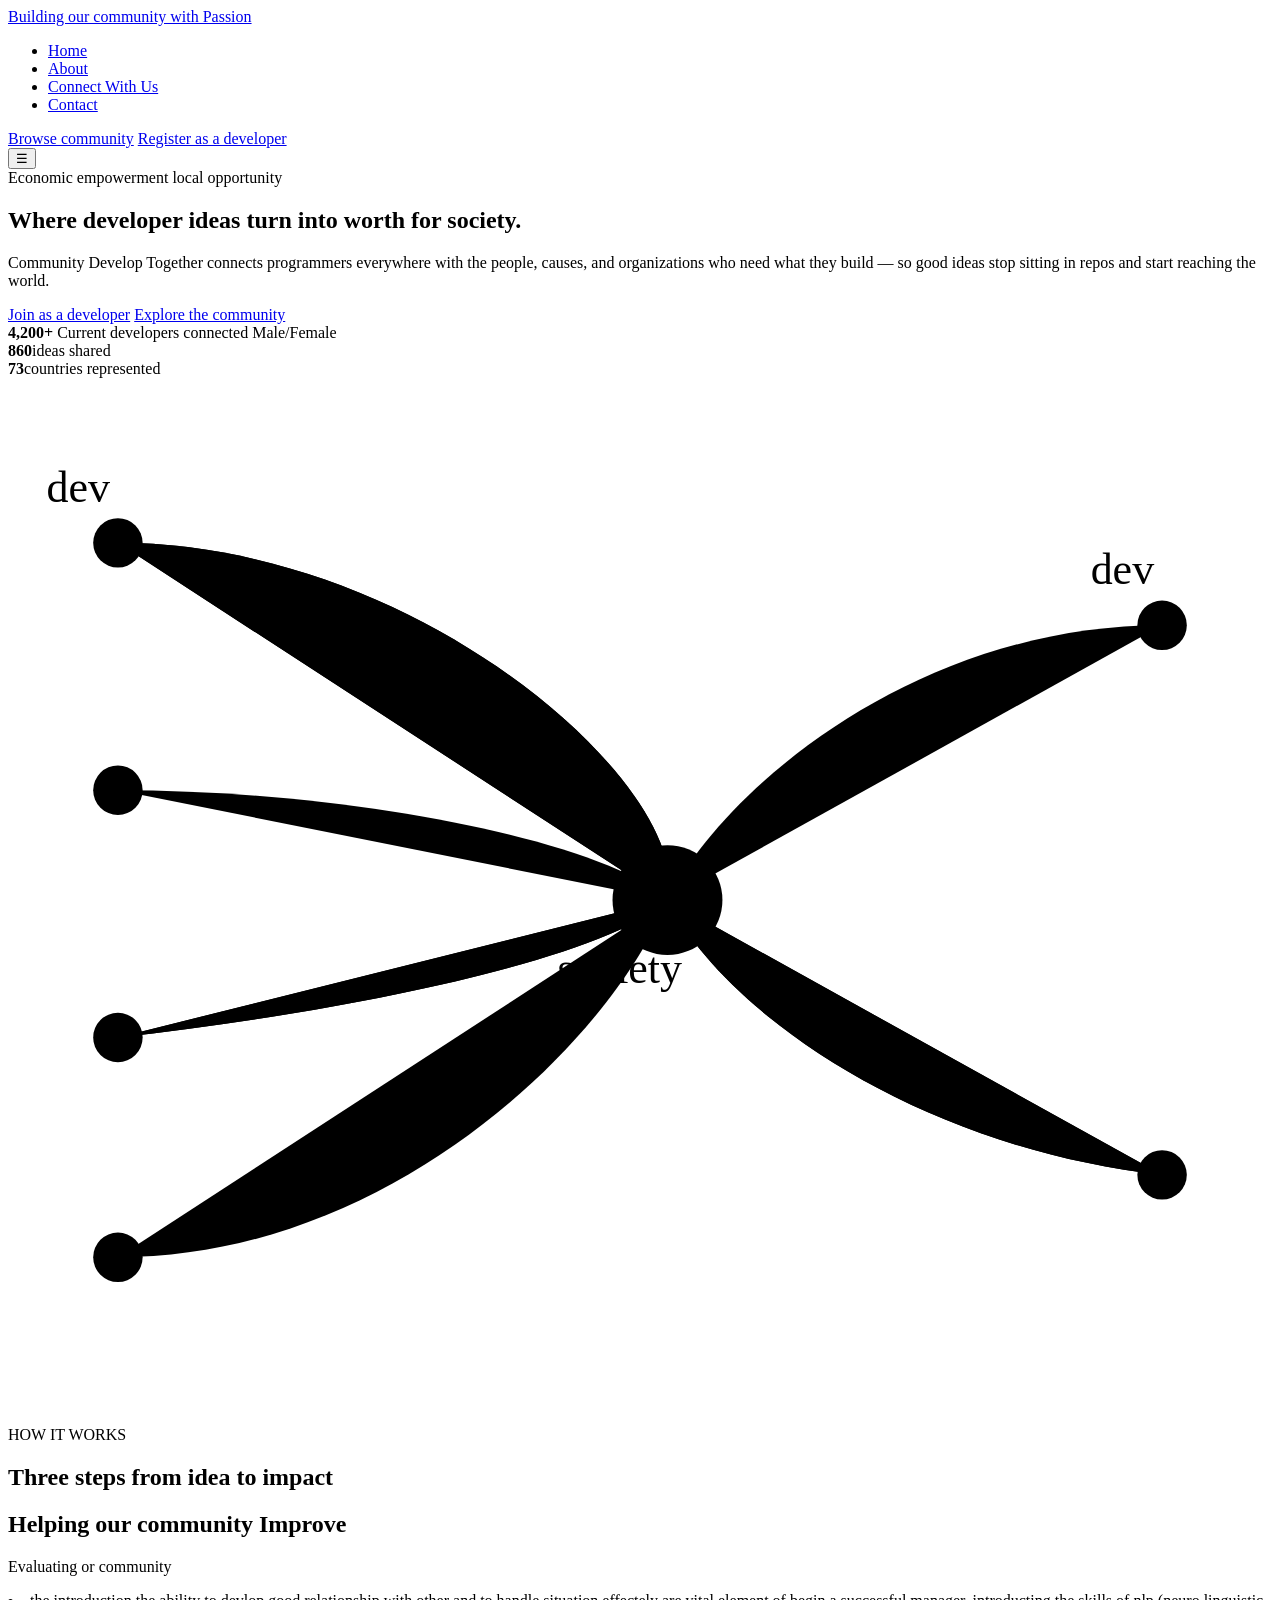
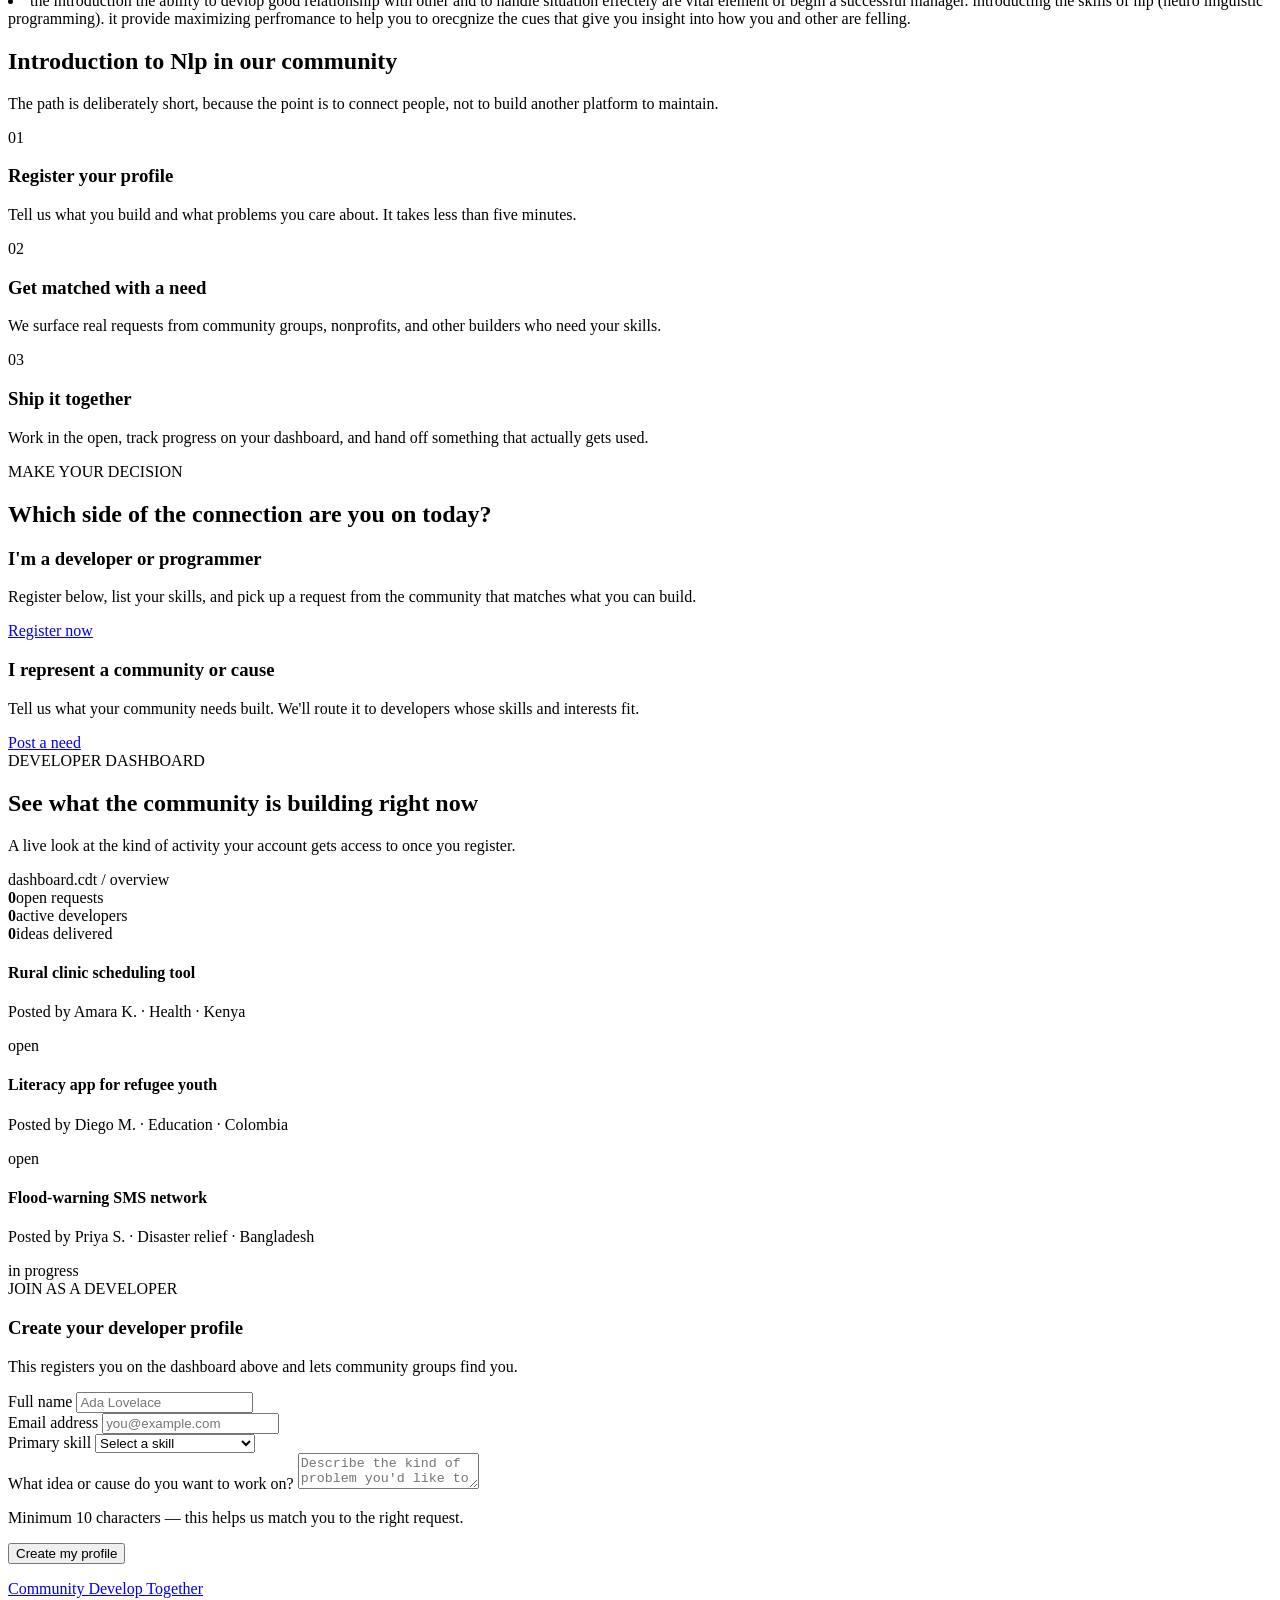
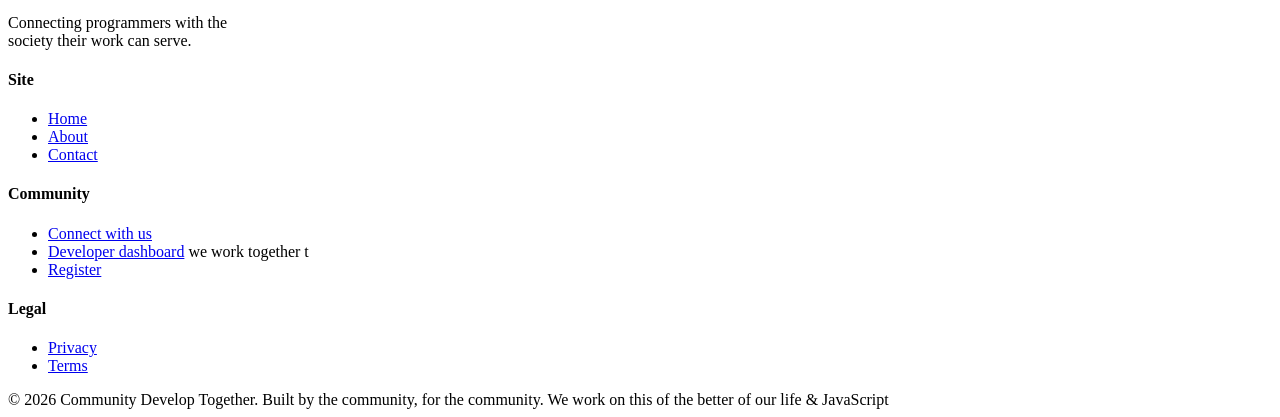
==== commit 184f3c40: "Add files via upload" ====
--- a/index.html
+++ b/index.html
@@ -1,98 +1,265 @@
 <!DOCTYPE html>
 <html lang="en">
-
 <head>
-    <meta charset="UTF-8">
-    <meta name="viewport" content="width=device-width, initial-scale=1.0">
-    <title>Login | Eoto Real Estate Connectivity Platform</title>
-    <link rel="stylesheet" href="css/styles.css">
+<meta charset="UTF-8">
+<meta name="viewport" content="width=device-width, initial-scale=1.0">
+<title>Community Develop Together — Connecting Developers Within Society</title>
+<meta name="description" content="A global community connecting developers and programmers with the society their ideas can serve.">
+<link rel="stylesheet" href="css/style.css">
 </head>
-
-<body class="auth-page">
-
-    <div class="auth-box">
-        <div class="auth-header">
-            <div class="logo">
-                EOTO <span>PROPERTIES</span>
+<body>
+
+<header class="site-header">
+  <nav class="nav" aria-label="Main navigation">
+    <a href="index.html" class="brand"><span class="dot"></span> Building our community with Passion</a>
+    <ul class="nav-links">
+      <li><a href="index.html">Home</a></li>
+      <li><a href="about.html">About</a></li>
+      <li><a href="connect.html">Connect With Us</a></li>
+      <li><a href="contact.html">Contact</a></li>
+    </ul>
+    <div class="nav-cta">
+      <a href="connect.html" class="btn btn-ghost">Browse community</a>
+      <a href="#dev-hub" class="btn btn-primary">Register as a developer</a>
+    </div>
+    <button class="nav-toggle" aria-label="Toggle menu" aria-expanded="false">☰</button>
+  </nav>
+</header>
+
+<main>
+
+  <!-- ============ HERO ============ -->
+  <section class="hero">
+    <div class="wrap hero-grid">
+      <div>
+        <span class="eyebrow"> Economic empowerment local opportunity</span>
+        <h1>Where developer ideas turn into <span>worth</span> for society.</h1>
+        <p class="lead">Community Develop Together connects programmers everywhere with the people, causes, and organizations who need what they build — so good ideas stop sitting in repos and start reaching the world.</p>
+        <div class="hero-actions">
+          <a href="#dev-hub" class="btn btn-primary">Join as a developer</a>
+          <a href="connect.html" class="btn btn-ghost">Explore the community</a>
+        </div>
+        <div class="hero-stats">
+          <div><strong>4,200+</strong><span> Current developers connected</span>
+            <span></span>Male/Female</span></div>
+          <div><strong>860</strong><span>ideas shared</span></div>
+          <div><strong>73</strong><span>countries represented</span></div>
+        </div>
+      </div>
+
+      <svg class="network" viewBox="0 0 460 380" role="img" aria-label="Diagram of developer nodes connecting to a central community node">
+        <path class="link" d="M40,60 C150,60 250,150 240,190"/>
+        <path class="link" d="M40,150 C130,150 220,170 240,190"/>
+        <path class="link" d="M40,240 C130,230 220,210 240,190"/>
+        <path class="link" d="M40,320 C140,320 220,240 240,190"/>
+        <path class="link" d="M420,90 C330,90 260,150 240,190"/>
+        <path class="link" d="M420,290 C330,280 260,230 240,190"/>
+
+        <path class="pulse" d="M40,60 C150,60 250,150 240,190"/>
+        <path class="pulse" d="M40,240 C130,230 220,210 240,190" style="animation-delay:-1s"/>
+        <path class="pulse" d="M420,290 C330,280 260,230 240,190" style="animation-delay:-2s"/>
+
+        <circle class="node dev" cx="40" cy="60" r="9"/>
+        <circle class="node dev" cx="40" cy="150" r="9"/>
+        <circle class="node dev" cx="40" cy="240" r="9"/>
+        <circle class="node dev" cx="40" cy="320" r="9"/>
+        <circle class="node dev" cx="420" cy="90" r="9"/>
+        <circle class="node dev" cx="420" cy="290" r="9"/>
+        <circle class="node core" cx="240" cy="190" r="20"/>
+        <text class="label" x="200" y="220">society</text>
+        <text class="label" x="14" y="45">dev</text>
+        <text class="label" x="394" y="75">dev</text>
+      </svg>
+    </div>
+  </section>
+
+  <!-- ============ HOW IT WORKS ============ -->
+  <section class="how">
+    <div class="wrap">
+      <div class="section-head">
+        <span class="eyebrow">HOW IT WORKS</span>
+        <h2>Three steps from idea to impact</h2>
+                
+         <section class="my -section">
+          <h2> Helping our community Improve</h2>
+          <P>Evaluating or community</P>
+         </section>
+         <li> the introduction 
+            the ability to devlop good relationship with other  and to handle situation effectely are vital element  of begin  a successful manager. introducting  the skills of nlp (neuro linguistic programming).
+             it provide maximizing perfromance to help you  to orecgnize the  cues  that  give you insight into how you and other  are felling.
+                                 <h1>Introduction to Nlp in our  community</h1> 
+         </li>
+        <p>The path is deliberately short, because the point is to connect people, not to build another platform to maintain.</p>
+      </div>
+      <div class="steps">
+        <div class="step">
+          <span class="num">01</span>
+          <h3>Register your profile</h3>
+          <p>Tell us what you build and what problems you care about. It takes less than five minutes.</p>
+        </div>
+        <div class="step">
+          <span class="num">02</span>
+          <h3>Get matched with a need</h3>
+          <p>We surface real requests from community groups, nonprofits, and other builders who need your skills.</p>
+        </div>
+        <div class="step">
+          <span class="num">03</span>
+          <h3>Ship it together</h3>
+          <p>Work in the open, track progress on your dashboard, and hand off something that actually gets used.</p>
+        </div>
+      </div>
+    </div>
+  </section>
+
+
+
+
+
+  <!-- ============ DECISION FORK ============ -->
+  <section class="fork">
+    <div class="wrap">
+      <div class="section-head">
+        <span class="eyebrow">MAKE YOUR DECISION</span>
+        <h2>Which side of the connection are you on today?</h2>
+      </div>
+      <div class="fork-grid">
+        <div class="fork-card">
+          <h3>I'm a developer or programmer</h3>
+          <p>Register below, list your skills, and pick up a request from the community that matches what you can build.</p>
+          <a href="#dev-hub" class="btn btn-primary">Register now</a>
+        </div>
+        <div class="fork-card gold">
+          <h3>I represent a community or cause</h3>
+          <p>Tell us what your community needs built. We'll route it to developers whose skills and interests fit.</p>
+          <a href="connect.html" class="btn btn-ghost">Post a need</a>
+        </div>
+      </div>
+    </div>
+  </section>
+
+  <!-- ============ DEVELOPER DASHBOARD + REGISTRATION ============ -->
+  <section class="dev-hub" id="dev-hub">
+    <div class="wrap dev-hub-grid">
+
+      <div>
+        <span class="eyebrow">DEVELOPER DASHBOARD</span>
+        <h2>See what the community is building right now</h2>
+        <p>A live look at the kind of activity your account gets access to once you register.</p>
+
+        <div class="dashboard">
+          <div class="dashboard-bar">
+            <div class="dots"><span></span><span></span><span></span></div>
+            <span class="title">dashboard.cdt / overview</span>
+          </div>
+          <div class="dashboard-body">
+            <div class="metric-row">
+              <div class="metric"><strong data-count="128">0</strong><span>open requests</span></div>
+              <div class="metric"><strong data-count="4200">0</strong><span>active developers</span></div>
+              <div class="metric"><strong data-count="860">0</strong><span>ideas delivered</span></div>
             </div>
-            <h1>Real Estate Connectivity</h1>
-            <p class="auth-subtitle">Sign in to connect with Builders, Brokers, Landlords & Tenants</p>
-        </div>
-
-        <form id="loginForm" class="auth-form">
-            <div class="form-group">
-                <label for="email">Email Address</label>
-                <input
-                    type="email"
-                    id="email"
-                    placeholder="Enter your email"
-                    value="demo@eotoproperties.com"
-                    required>
-                <span class="error-message" id="emailError"></span>
+            <div class="project-list">
+              <div class="project-row">
+                <div class="who"><div class="avatar"></div>
+                  <div><h4>Rural clinic scheduling tool</h4><p>Posted by Amara K. · Health · Kenya</p></div>
+                </div>
+                <span class="tag open">open</span>
+              </div>
+              <div class="project-row">
+                <div class="who"><div class="avatar"></div>
+                  <div><h4>Literacy app for refugee youth</h4><p>Posted by Diego M. · Education · Colombia</p></div>
+                </div>
+                <span class="tag open">open</span>
+              </div>
+              <div class="project-row">
+                <div class="who"><div class="avatar"></div>
+                  <div><h4>Flood-warning SMS network</h4><p>Posted by Priya S. · Disaster relief · Bangladesh</p></div>
+                </div>
+                <span class="tag">in progress</span>
+              </div>
             </div>
-
-            <div class="form-group">
-                <label for="password">Password</label>
-                <div class="password-wrapper">
-                    <input
-                        type="password"
-                        id="password"
-                        placeholder="Enter your password"
-                        value="Password123"
-                        required>
-                    <button type="button" class="toggle-password" id="togglePassword">
-                        👁️
-                    </button>
-                </div>
-                <span class="error-message" id="passwordError"></span>
-            </div>
-
-            <div class="form-group checkbox-group">
-                <label>
-                    <input type="checkbox" id="rememberMe" checked>
-                    <span>Remember me</span>
-                </label>
-                <a href="#" class="forgot-password">Forgot password?</a>
-            </div>
-
-            <button type="submit" class="button button-full">
-                Sign In & Enter Platform
-            </button>
-
-            <span class="error-message" id="loginMessage"></span>
+          </div>
+        </div>
+      </div>
+
+      <div class="reg-card">
+        <span class="eyebrow">JOIN AS A DEVELOPER</span>
+        <h3>Create your developer profile</h3>
+        <p>This registers you on the dashboard above and lets community groups find you.</p>
+        <form id="registration-form" novalidate>
+          <div class="form-row">
+            <label for="reg-name">Full name</label>
+            <input type="text" id="reg-name" name="reg-name" placeholder="Ada Lovelace" required>
+          </div>
+          <div class="form-row">
+            <label for="reg-email">Email address</label>
+            <input type="email" id="reg-email" name="reg-email" placeholder="you@example.com" required>
+          </div>
+          <div class="form-row">
+            <label for="reg-skill">Primary skill</label>
+            <select id="reg-skill" name="reg-skill" required>
+              <option value="" disabled selected>Select a skill</option>
+              <option>Frontend development</option>
+              <option>Backend development</option>
+              <option>Mobile development</option>
+              <option>Data / ML</option>
+              <option>Design & UX</option>
+              <option>DevOps / infrastructure</option>
+            </select>
+          </div>
+          <div class="form-row">
+            <label for="reg-idea">What idea or cause do you want to work on?</label>
+            <textarea id="reg-idea" name="reg-idea" placeholder="Describe the kind of problem you'd like to help solve..."></textarea>
+            <p class="form-hint">Minimum 10 characters — this helps us match you to the right request.</p>
+          </div>
+          <button type="submit" class="btn btn-primary btn-block">Create my profile</button>
+          <p id="registration-note" class="form-note"></p>
         </form>
-
-        <!-- 1-CLICK INSTANT DEMO ROLES -->
-        <div class="demo-role-box">
-            <p>⚡ One-Click Instant Role Demo</p>
-            <div class="demo-buttons-grid">
-                <button type="button" class="btn-demo-role" onclick="loginAsDemoRole('landlord')">
-                    👑 As Landlord / Owner
-                </button>
-                <button type="button" class="btn-demo-role" onclick="loginAsDemoRole('construction')">
-                    🔨 As Construction Firm
-                </button>
-                <button type="button" class="btn-demo-role" onclick="loginAsDemoRole('broker')">
-                    💼 As Real Estate Broker
-                </button>
-                <button type="button" class="btn-demo-role" onclick="loginAsDemoRole('tenant')">
-                    🏠 As Tenant / Renter
-                </button>
-                <button type="button" class="btn-demo-role" style="grid-column: span 2;" onclick="loginAsDemoRole('builder')">
-                    🏗️ As Home Builder / Client
-                </button>
-            </div>
-        </div>
-
-        <div class="auth-footer">
-            <p>Don't have an account? <a href="signup.html" class="auth-link">Sign Up</a></p>
-            <p style="margin-top: 6px; font-size: 0.85rem;"><a href="signout.html" class="auth-link" style="color: var(--muted);">🚪 Active session? Sign Out here</a></p>
-            <a href="home.html" class="back-home">← Back to Public Portal</a>
-        </div>
-    </div>
-
-    <script src="css/js/script.js"></script>
-
+      </div>
+
+    </div>
+  </section>
+
+</main>
+
+<footer class="site-footer">
+  <div class="wrap">
+    <div class="footer-grid">
+      <div>
+        <a href="index.html" class="brand"><span class="dot"></span> Community Develop Together</a>
+        <p style="margin-top:1rem; max-width:32ch;">Connecting programmers with the society their work can serve.</p>
+      </div>
+      <div>
+        <h4>Site</h4>
+        <ul>
+          <li><a href="index.html">Home</a></li>
+          <li><a href="about.html">About</a></li>
+          <li><a href="contact.html">Contact</a></li>
+        </ul>
+      </div>
+      <div>
+        <h4>Community</h4>
+        <ul>
+          <li><a href="connect.html">Connect with us</a></li>
+          <li><a href="index.html#dev-hub">Developer dashboard</a> <span>we  work together </span>  t</li>
+          <li><a href="index.html#dev-hub">Register</a></li>
+        </ul>
+      </div>
+      <div>
+        <h4>Legal</h4>
+        <ul>
+          <li><a href="legal/privacy.html">Privacy</a></li>
+          <li><a href="legal/terms.html">Terms</a></li>
+        </ul>
+      </div>
+
+    </div>
+    <div class="footer-bottom">
+      <span>© 2026 Community Develop Together. Built by the community, for the community.</span>
+      <span>We work  on this of the better of our life  &amp; JavaScript</span>
+    </div>
+  </div>
+</footer>
+
+<script src="js/script.js"></script>
 </body>
-
-</html>+</html>
